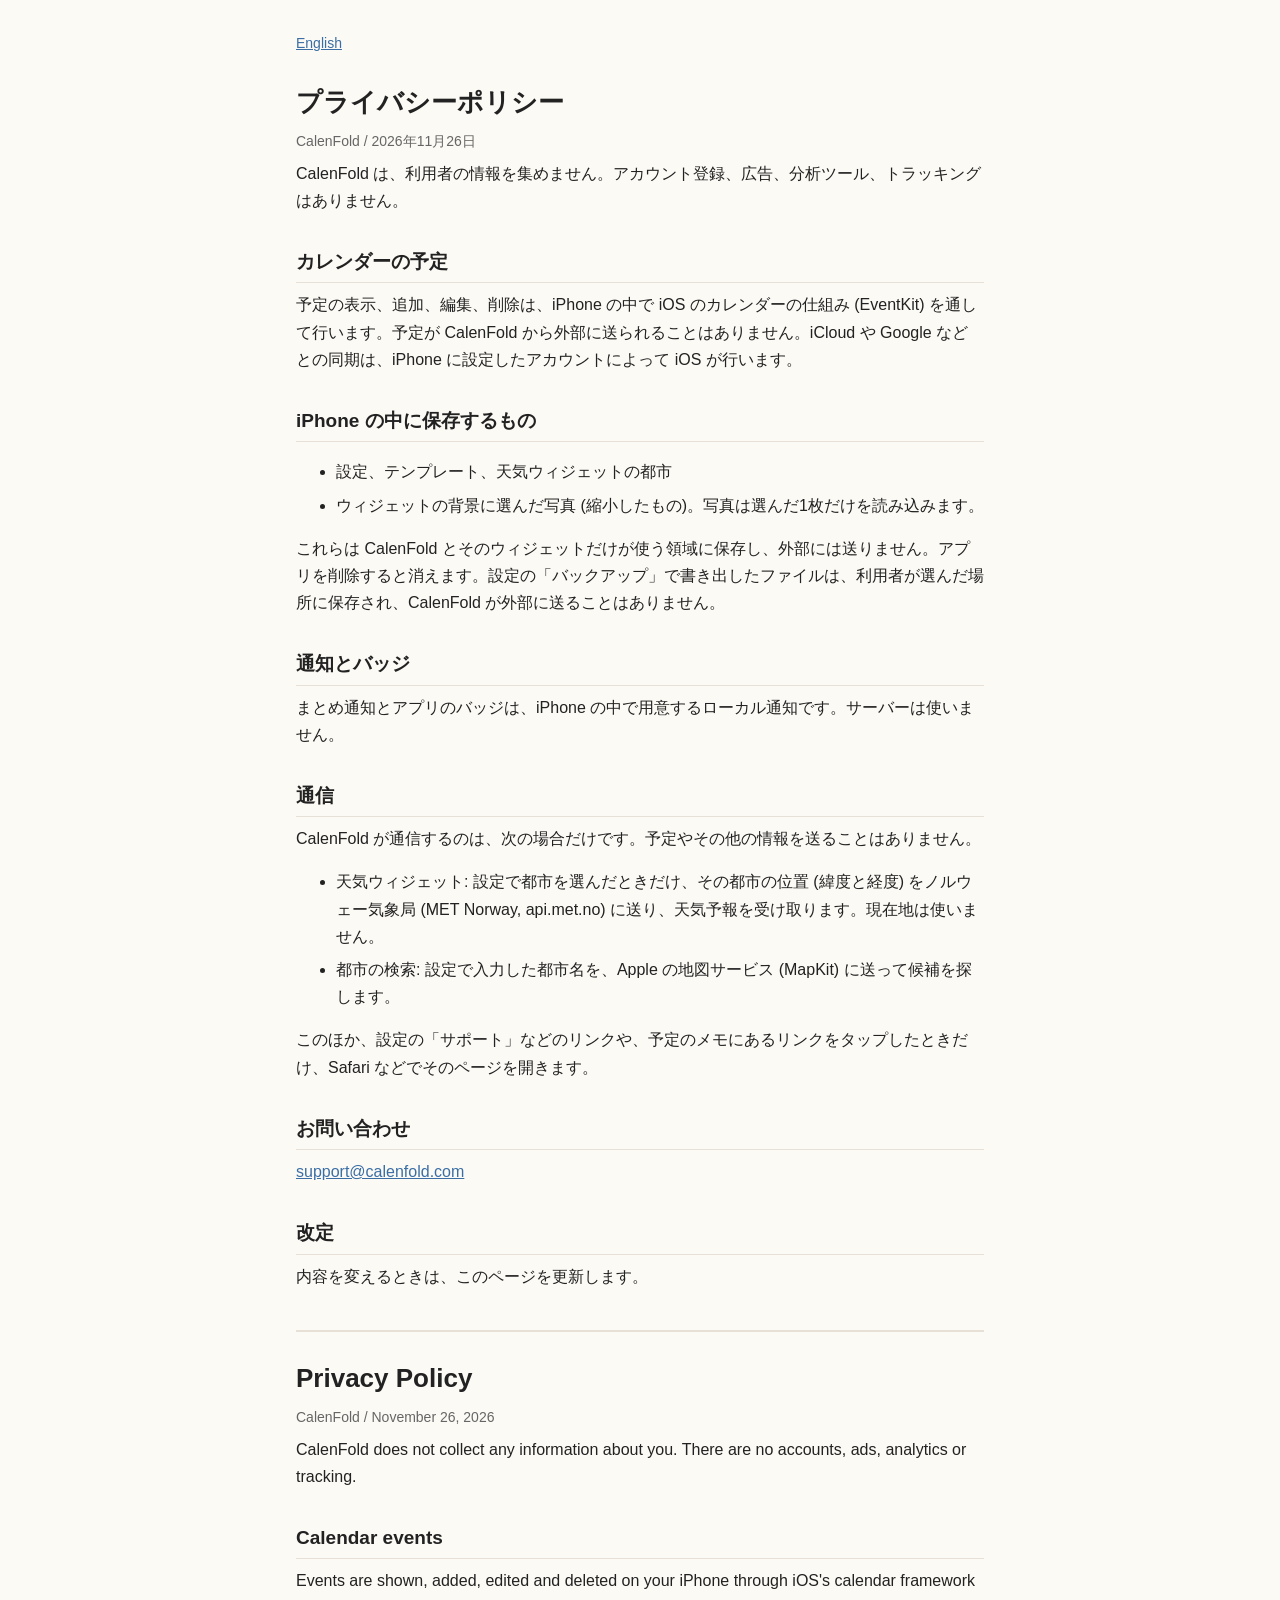
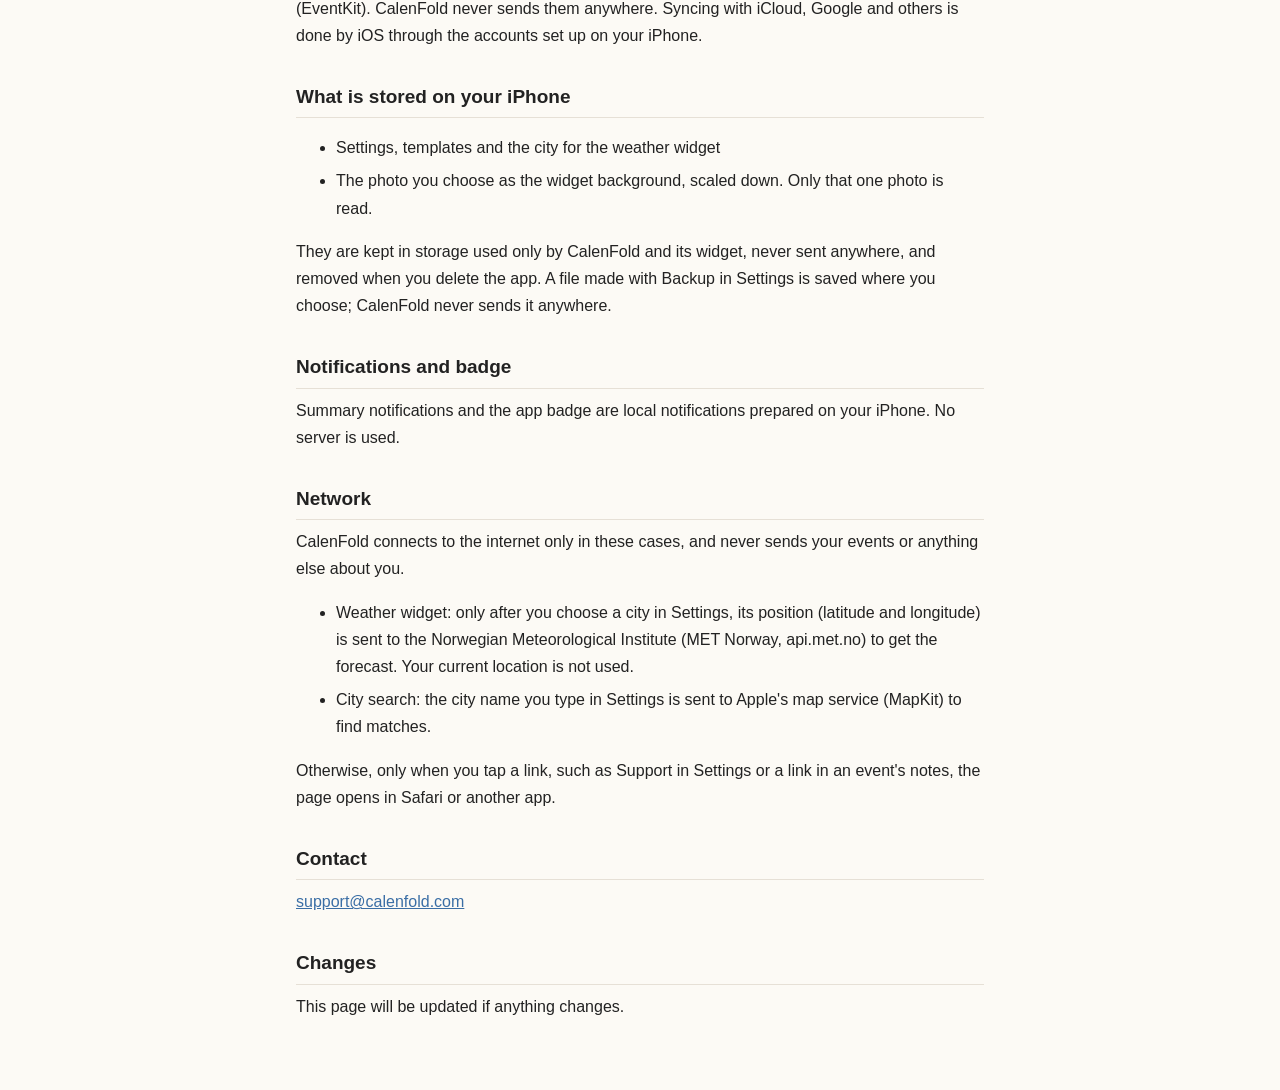
==== privacy/index.html @ dd548687 "Add privacy policy and support pages" ====
<!doctype html>
<html lang="ja">
<head>
<meta charset="utf-8">
<meta name="viewport" content="width=device-width, initial-scale=1">
<title>CalenFold プライバシーポリシー / Privacy Policy</title>
<link rel="stylesheet" href="../style.css">
</head>
<body>
<main>
<nav><a href="#en">English</a></nav>

<h1>プライバシーポリシー</h1>
<p class="sub">CalenFold / 2026年11月26日</p>

<p>CalenFold は、利用者の情報を集めません。アカウント登録、広告、分析ツール、トラッキングはありません。</p>

<h2>カレンダーの予定</h2>
<p>予定の表示、追加、編集、削除は、iPhone の中で iOS のカレンダーの仕組み (EventKit) を通して行います。予定が CalenFold から外部に送られることはありません。iCloud や Google などとの同期は、iPhone に設定したアカウントによって iOS が行います。</p>

<h2>iPhone の中に保存するもの</h2>
<ul>
<li>設定、テンプレート、天気ウィジェットの都市</li>
<li>ウィジェットの背景に選んだ写真 (縮小したもの)。写真は選んだ1枚だけを読み込みます。</li>
</ul>
<p>これらは CalenFold とそのウィジェットだけが使う領域に保存し、外部には送りません。アプリを削除すると消えます。設定の「バックアップ」で書き出したファイルは、利用者が選んだ場所に保存され、CalenFold が外部に送ることはありません。</p>

<h2>通知とバッジ</h2>
<p>まとめ通知とアプリのバッジは、iPhone の中で用意するローカル通知です。サーバーは使いません。</p>

<h2>通信</h2>
<p>CalenFold が通信するのは、次の場合だけです。予定やその他の情報を送ることはありません。</p>
<ul>
<li>天気ウィジェット: 設定で都市を選んだときだけ、その都市の位置 (緯度と経度) をノルウェー気象局 (MET Norway, api.met.no) に送り、天気予報を受け取ります。現在地は使いません。</li>
<li>都市の検索: 設定で入力した都市名を、Apple の地図サービス (MapKit) に送って候補を探します。</li>
</ul>
<p>このほか、設定の「サポート」などのリンクや、予定のメモにあるリンクをタップしたときだけ、Safari などでそのページを開きます。</p>

<h2>お問い合わせ</h2>
<p><a href="mailto:support@calenfold.com">support@calenfold.com</a></p>

<h2>改定</h2>
<p>内容を変えるときは、このページを更新します。</p>

<section class="lang" id="en" lang="en">
<h1>Privacy Policy</h1>
<p class="sub">CalenFold / November 26, 2026</p>

<p>CalenFold does not collect any information about you. There are no accounts, ads, analytics or tracking.</p>

<h2>Calendar events</h2>
<p>Events are shown, added, edited and deleted on your iPhone through iOS's calendar framework (EventKit). CalenFold never sends them anywhere. Syncing with iCloud, Google and others is done by iOS through the accounts set up on your iPhone.</p>

<h2>What is stored on your iPhone</h2>
<ul>
<li>Settings, templates and the city for the weather widget</li>
<li>The photo you choose as the widget background, scaled down. Only that one photo is read.</li>
</ul>
<p>They are kept in storage used only by CalenFold and its widget, never sent anywhere, and removed when you delete the app. A file made with Backup in Settings is saved where you choose; CalenFold never sends it anywhere.</p>

<h2>Notifications and badge</h2>
<p>Summary notifications and the app badge are local notifications prepared on your iPhone. No server is used.</p>

<h2>Network</h2>
<p>CalenFold connects to the internet only in these cases, and never sends your events or anything else about you.</p>
<ul>
<li>Weather widget: only after you choose a city in Settings, its position (latitude and longitude) is sent to the Norwegian Meteorological Institute (MET Norway, api.met.no) to get the forecast. Your current location is not used.</li>
<li>City search: the city name you type in Settings is sent to Apple's map service (MapKit) to find matches.</li>
</ul>
<p>Otherwise, only when you tap a link, such as Support in Settings or a link in an event's notes, the page opens in Safari or another app.</p>

<h2>Contact</h2>
<p><a href="mailto:support@calenfold.com">support@calenfold.com</a></p>

<h2>Changes</h2>
<p>This page will be updated if anything changes.</p>
</section>
</main>
</body>
</html>
---- style.css ----
:root { --bg: #fcfaf5; --text: #222; --sub: #666; --line: #e6e0d6; --accent: #3a6ea5; }
@media (prefers-color-scheme: dark) {
  :root { --bg: #1c1c1e; --text: #eee; --sub: #aaa; --line: #3a3a3c; --accent: #6ea8e6; }
}
* { box-sizing: border-box; }
body { margin: 0; background: var(--bg); color: var(--text); font: 16px/1.7 -apple-system, BlinkMacSystemFont, "Hiragino Sans", sans-serif; }
main { max-width: 720px; margin: 0 auto; padding: 32px 16px 64px; }
h1 { font-size: 26px; margin: 0 0 4px; }
h2 { font-size: 19px; margin: 32px 0 8px; padding-bottom: 4px; border-bottom: 1px solid var(--line); }
h3 { font-size: 16px; margin: 20px 0 4px; }
p, li { margin: 6px 0; }
a { color: var(--accent); }
.sub { color: var(--sub); font-size: 14px; }
.lang { margin: 40px 0 0; padding-top: 24px; border-top: 2px solid var(--line); }
nav { font-size: 14px; margin-bottom: 24px; }
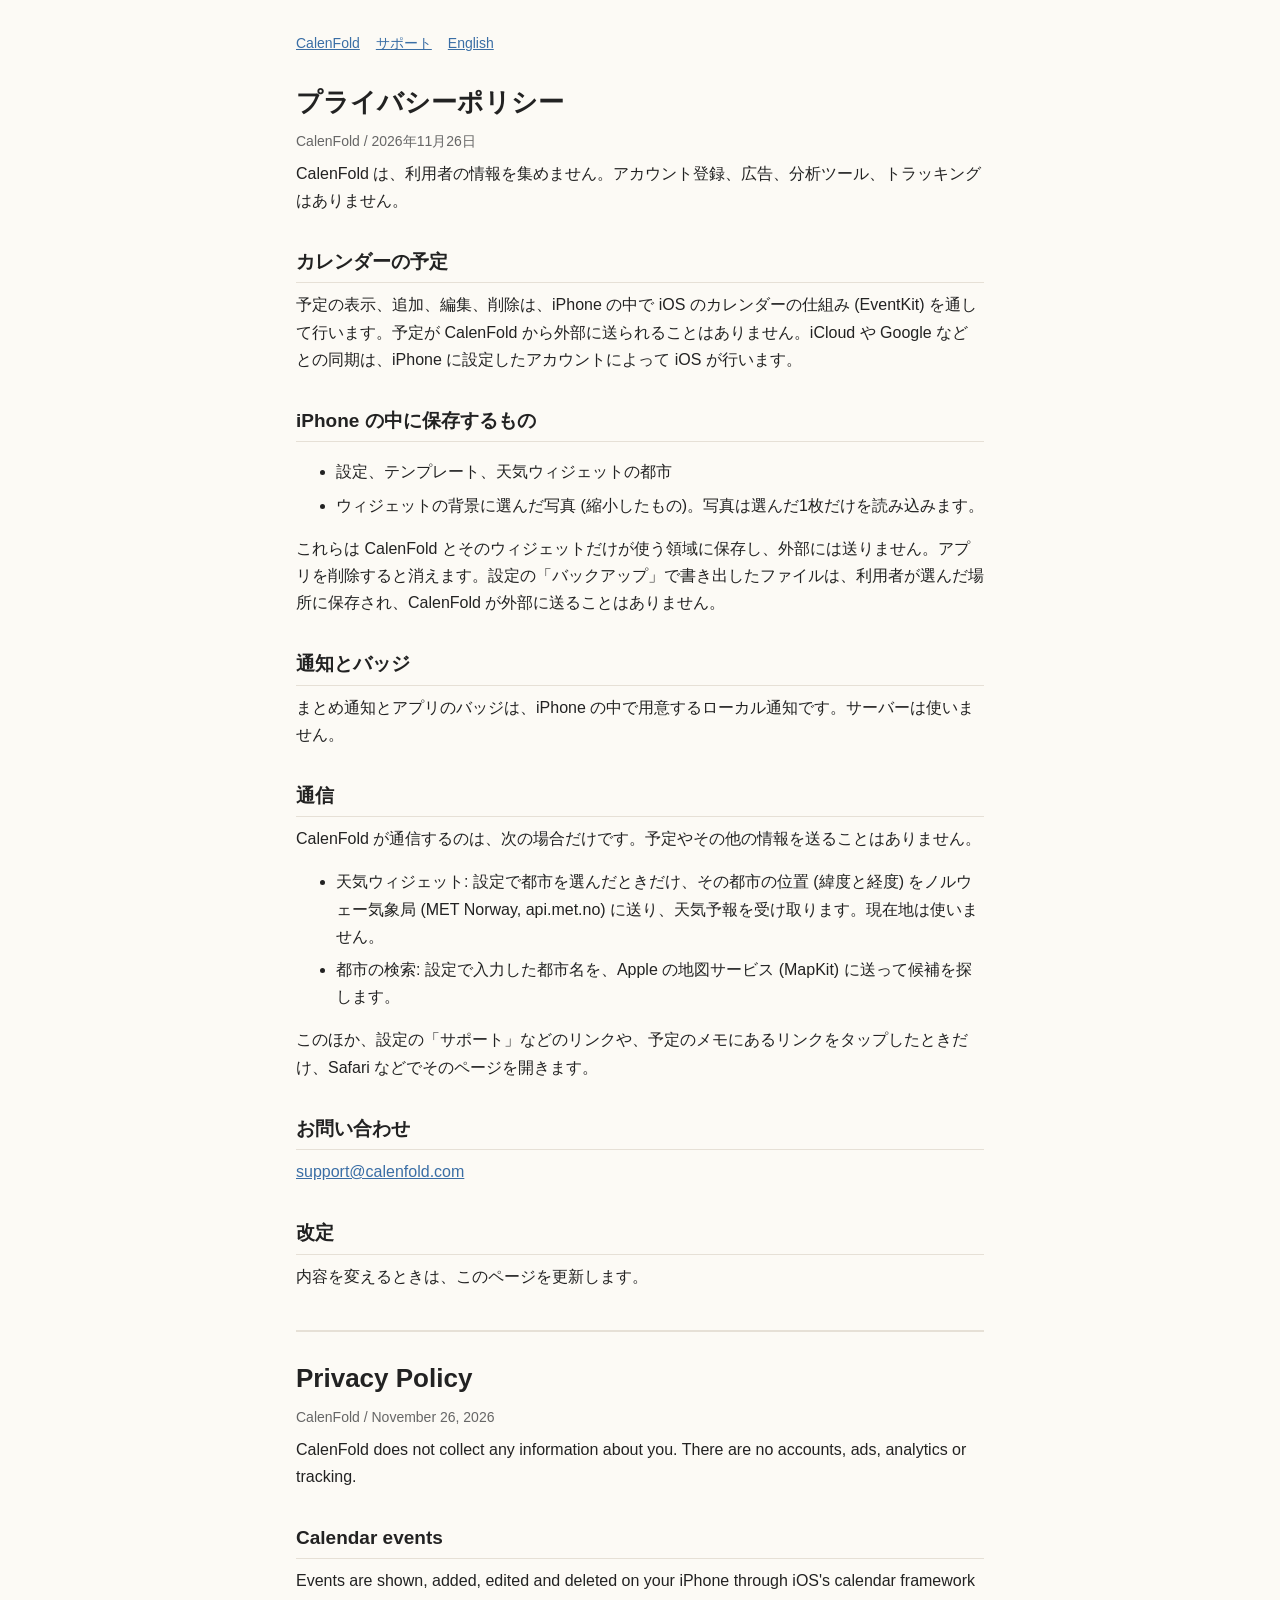
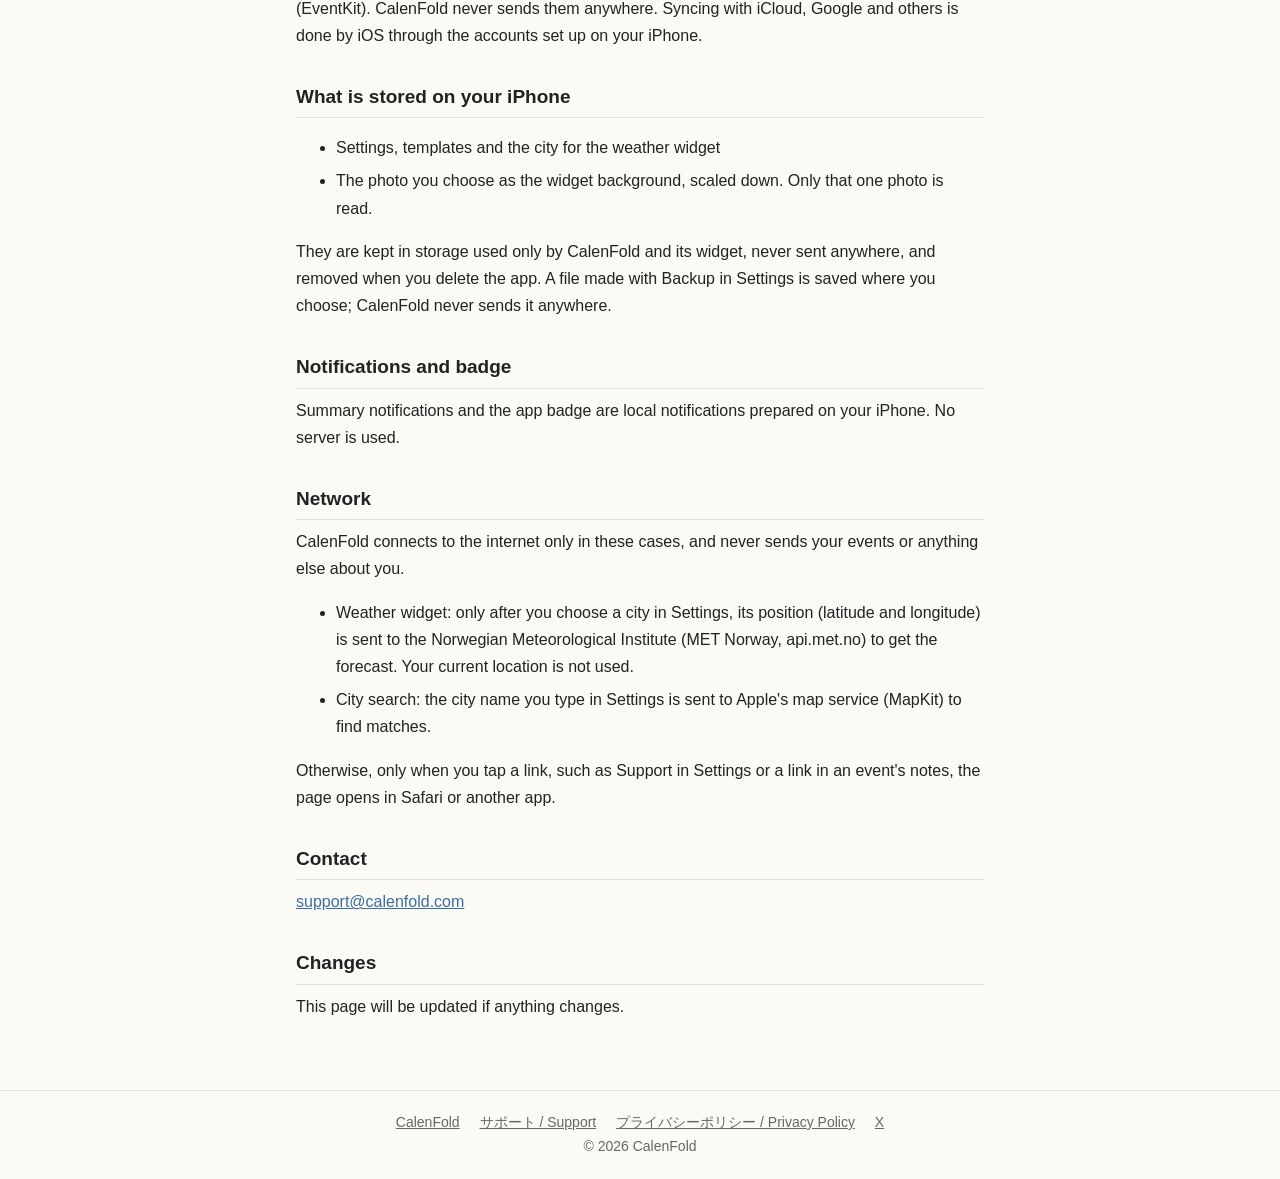
==== commit 9cabe154: "Link the pages to each other" ====
--- a/privacy/index.html
+++ b/privacy/index.html
@@ -8,7 +8,7 @@
 </head>
 <body>
 <main>
-<nav><a href="#en">English</a></nav>
+<nav><a href="/">CalenFold</a><a href="/support/">サポート</a><a href="#en">English</a></nav>
 
 <h1>プライバシーポリシー</h1>
 <p class="sub">CalenFold / 2026年11月26日</p>
@@ -76,5 +76,12 @@
 <p>This page will be updated if anything changes.</p>
 </section>
 </main>
+<footer>
+<a href="/">CalenFold</a>
+<a href="/support/">サポート / Support</a>
+<a href="/privacy/">プライバシーポリシー / Privacy Policy</a>
+<a href="https://x.com/calenfold">X</a>
+<div>&copy; 2026 CalenFold</div>
+</footer>
 </body>
 </html>
--- a/style.css
+++ b/style.css
@@ -13,3 +13,6 @@
 .sub { color: var(--sub); font-size: 14px; }
 .lang { margin: 40px 0 0; padding-top: 24px; border-top: 2px solid var(--line); }
 nav { font-size: 14px; margin-bottom: 24px; }
+nav a { margin-right: 16px; }
+footer { border-top: 1px solid var(--line); padding: 20px 16px; text-align: center; font-size: 14px; color: var(--sub); }
+footer a { color: inherit; margin: 0 8px; display: inline-block; }
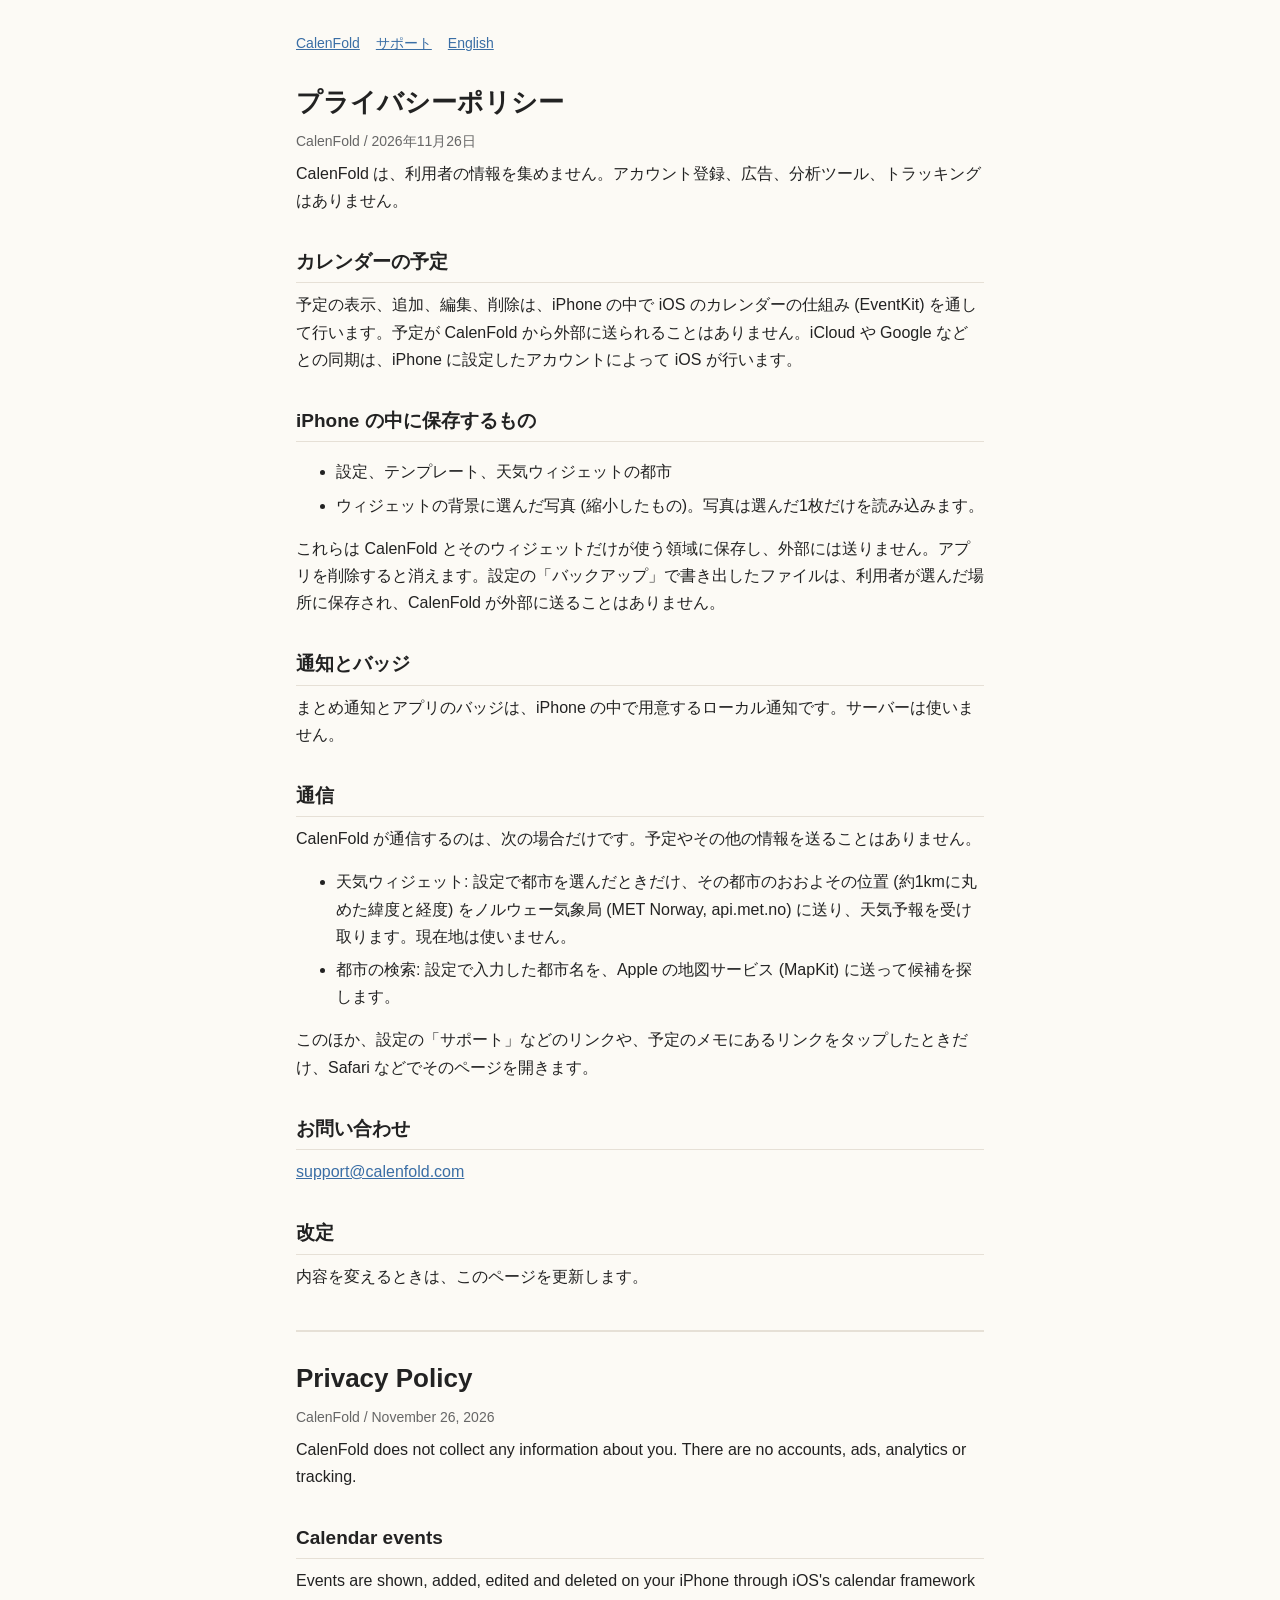
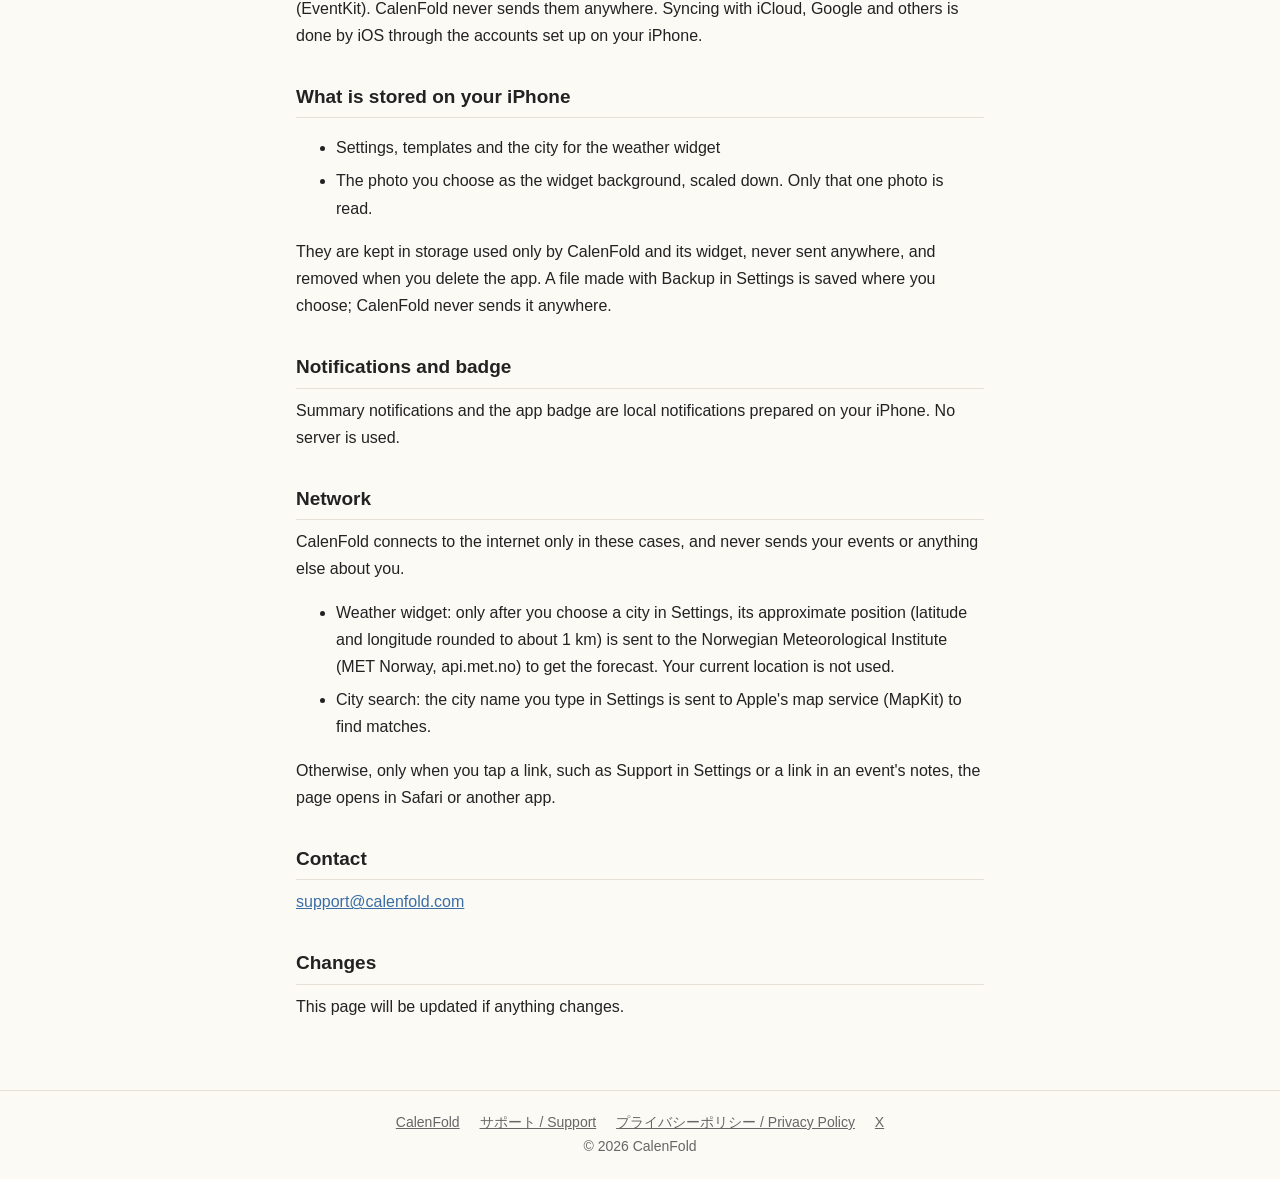
==== commit 07e3ab0e: "Privacy: the city position is rounded to about 1 km" ====
--- a/privacy/index.html
+++ b/privacy/index.html
@@ -31,7 +31,7 @@
 <h2>通信</h2>
 <p>CalenFold が通信するのは、次の場合だけです。予定やその他の情報を送ることはありません。</p>
 <ul>
-<li>天気ウィジェット: 設定で都市を選んだときだけ、その都市の位置 (緯度と経度) をノルウェー気象局 (MET Norway, api.met.no) に送り、天気予報を受け取ります。現在地は使いません。</li>
+<li>天気ウィジェット: 設定で都市を選んだときだけ、その都市のおおよその位置 (約1kmに丸めた緯度と経度) をノルウェー気象局 (MET Norway, api.met.no) に送り、天気予報を受け取ります。現在地は使いません。</li>
 <li>都市の検索: 設定で入力した都市名を、Apple の地図サービス (MapKit) に送って候補を探します。</li>
 </ul>
 <p>このほか、設定の「サポート」などのリンクや、予定のメモにあるリンクをタップしたときだけ、Safari などでそのページを開きます。</p>
@@ -64,7 +64,7 @@
 <h2>Network</h2>
 <p>CalenFold connects to the internet only in these cases, and never sends your events or anything else about you.</p>
 <ul>
-<li>Weather widget: only after you choose a city in Settings, its position (latitude and longitude) is sent to the Norwegian Meteorological Institute (MET Norway, api.met.no) to get the forecast. Your current location is not used.</li>
+<li>Weather widget: only after you choose a city in Settings, its approximate position (latitude and longitude rounded to about 1 km) is sent to the Norwegian Meteorological Institute (MET Norway, api.met.no) to get the forecast. Your current location is not used.</li>
 <li>City search: the city name you type in Settings is sent to Apple's map service (MapKit) to find matches.</li>
 </ul>
 <p>Otherwise, only when you tap a link, such as Support in Settings or a link in an event's notes, the page opens in Safari or another app.</p>
